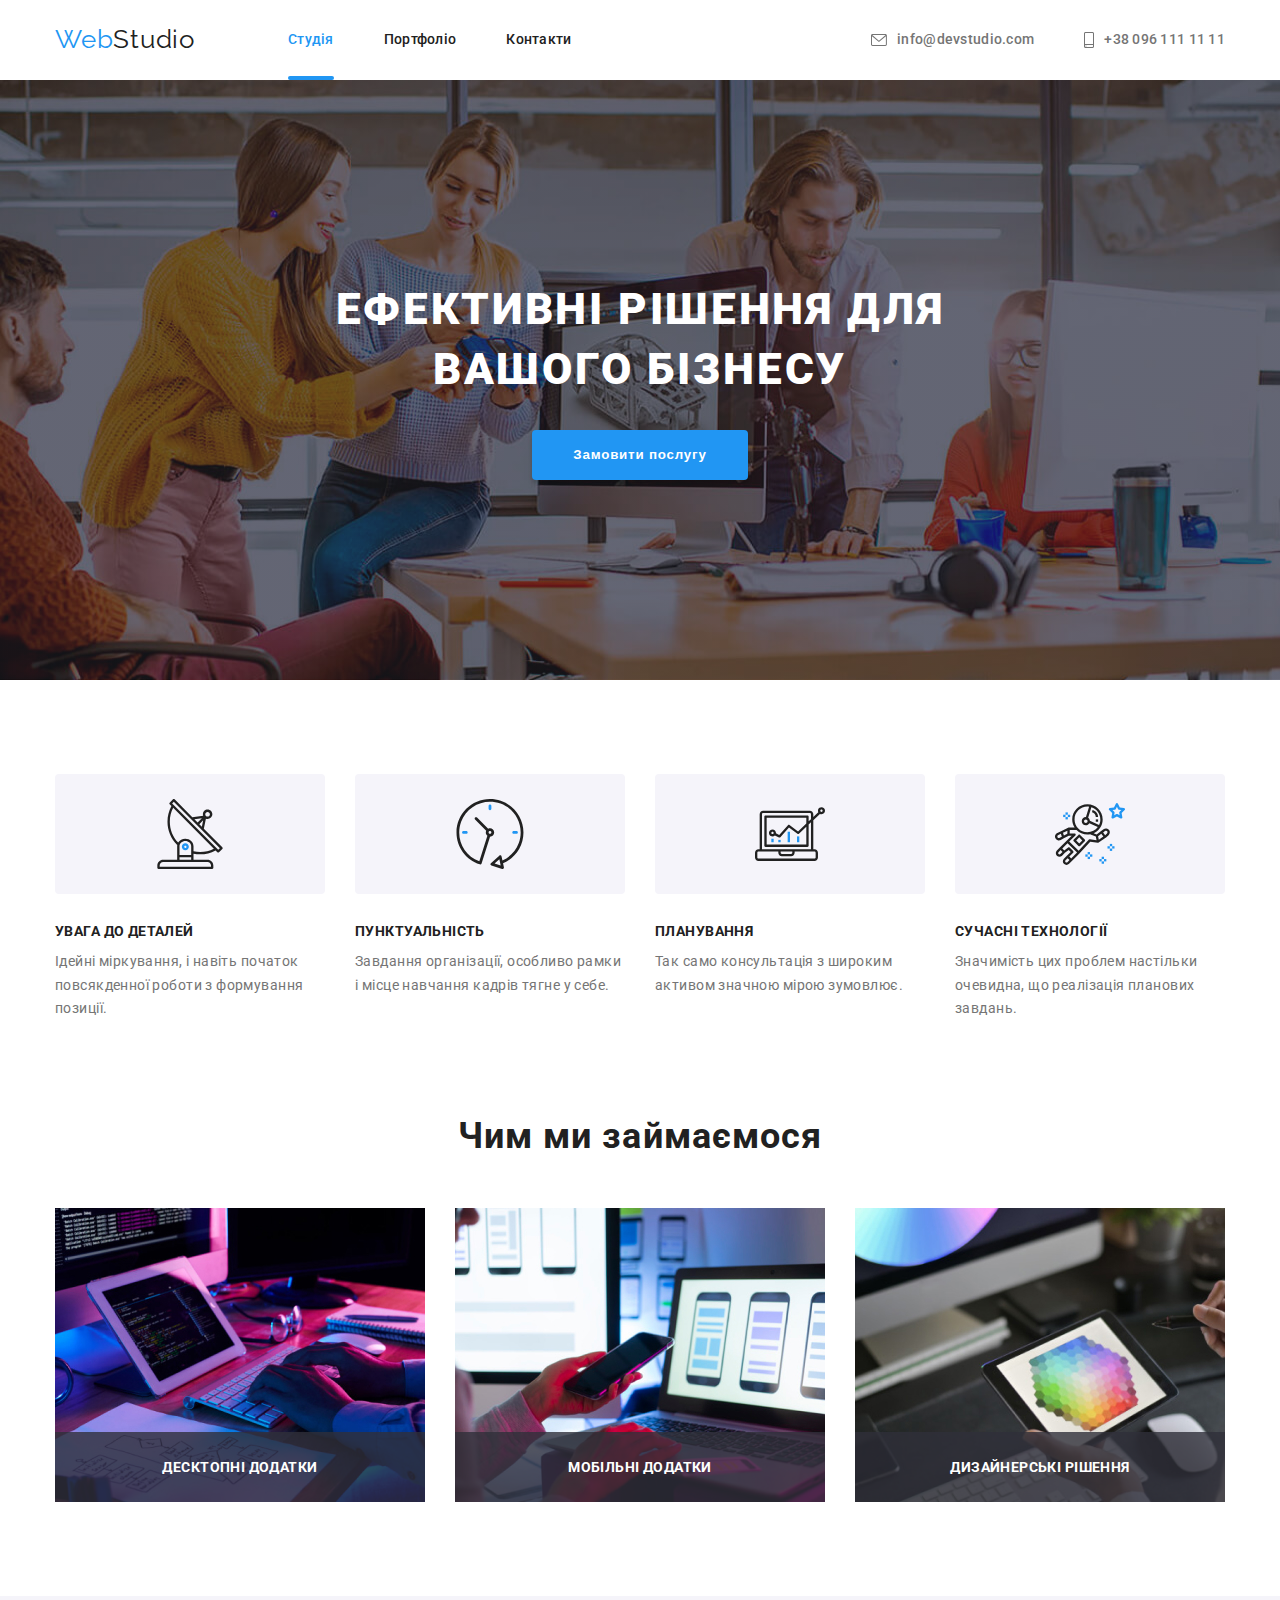
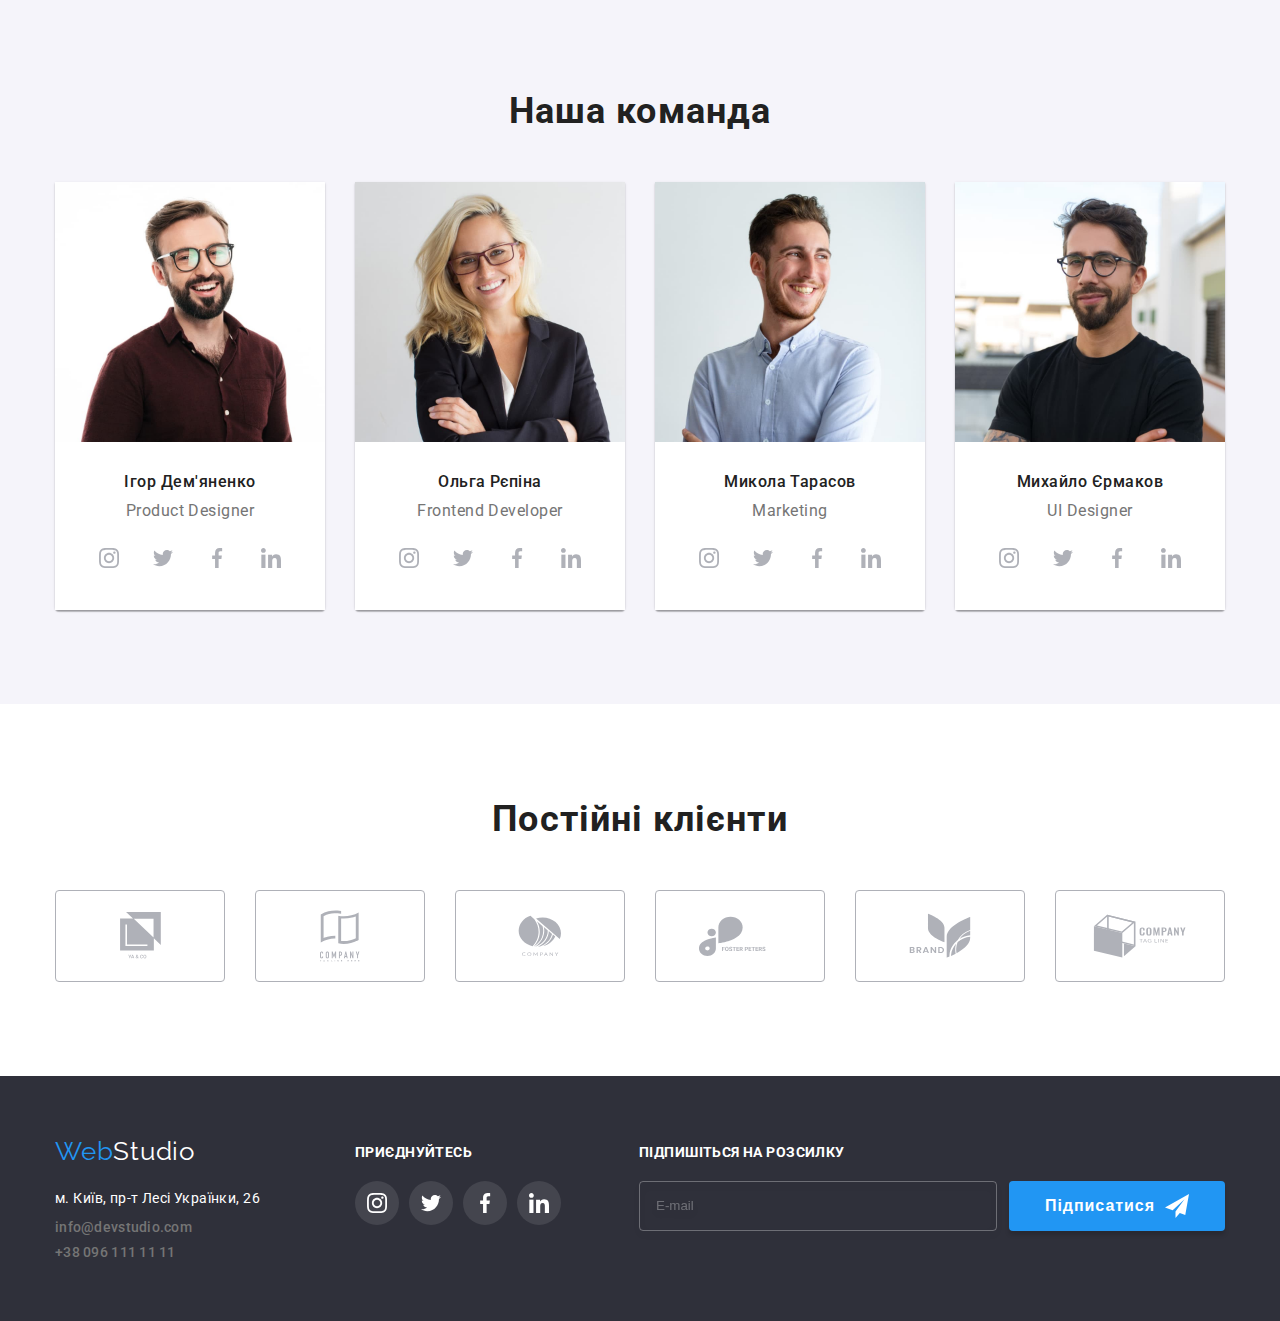
==== index.html @ 18e03387 "update index.html, portfolio.html, styles.css" ====
<!DOCTYPE html>
<html lang="uk">
<head>
    <meta charset="UTF-8">
    <meta http-equiv="X-UA-Compatible" content="IE=edge">
    <meta name="viewport" content="width=device-width, initial-scale=1.0">
    <title>Студія</title>
    <link rel="preconnect" href="https://fonts.googleapis.com">
    <link rel="preconnect" href="https://fonts.gstatic.com" crossorigin>
    <link href="https://fonts.googleapis.com/css2?family=Raleway:wght@700&family=Roboto:wght@400;500;700;900&display=swap"
    rel="stylesheet">
    <link rel="stylesheet" href="https://cdnjs.cloudflare.com/ajax/libs/modern-normalize/1.1.0/modern-normalize.min.css" integrity="sha512-wpPYUAdjBVSE4KJnH1VR1HeZfpl1ub8YT/NKx4PuQ5NmX2tKuGu6U/JRp5y+Y8XG2tV+wKQpNHVUX03MfMFn9Q==" crossorigin="anonymous" referrerpolicy="no-referrer" />
    <link rel="stylesheet" href="./css/styles.css">
</head>

<body class="page">
    <header class="page-header after">
        <div class="container">
            <div class="header-flex">
                <!-- WebStudio Logo —- include "img" (in case of logo) or text (in case of formatted text) into "a"
                    because normally users use it to return to a home page-->
                    <!-- tag nav is also for "logo" -->
                <nav>
                    <!-- Navigation -->
                    <a href="./index.html" class="logo">
                        <span class="logo-1-3">Web</span><span class="logo-2-3">Studio</span>
                    </a>
                    <ul class="list page-nav">
                        <li>
                            <a href="./index.html" class="current">
                                Студія
                            </a>
                        </li>
                        <li>
                            <a href="./portfolio.html">
                                Портфоліо
                            </a>
                        </li>
                        <li>
                            <a href="">
                                Контакти
                            </a>
                        </li>
                    </ul>
                </nav>
                <!-- Contacts List -->
                <ul class="list contact-nav contact-flex">
                    <li>
                        <a href="mailto:info@devstudio.com">
                            <svg class="icon-envelope">
                                <use href="./images/icons.svg#icon-envelope">
                                </use>
                            </svg>
                            info@devstudio.com
                        </a>
                    </li>
                    <li>
                        <a href="tel:+380961111111">
                            <svg class="icon-smartphone">
                                <use href="./images/icons.svg#icon-smartphone">
                                </use>
                            </svg>
                            +38 096 111 11 11
                        </a>
                    </li>
                </ul>
            </div>
        </div>
        
    </header>
    <!-- Unique Page Content -->
    <main>
    <!-- add section within block div because it is a separate section -->
        <section class="hero">
            <div class="container">
                <!-- if u c that a part of a string begins from a new string simply use "br" -->
                <h1 class="hero-title">Ефективні рішення для вашого бізнесу</h1>
                <button type="button" class="hero-button" data-modal-open>Замовити послугу</button>
            </div>
        </section>
        <!-- one block for the next two sections(?) -->
            <!-- use "section" when you see homogeneous content for semantics -->
        <section class="section pros">
            <div class="container">
                <!-- sometimes there can be no header in a section. adding a header to it (h2 below) improves semantics -->
                <h2 class="hide-heading">Наші переваги</h2>
                <!-- use "ul" if you see several similar elements repeating in a row -->
                <ul class="list pros-list">
                    <li>
                        <div class="icon-pros">
                            <svg>
                                <use href="./images/icons.svg#icon-antenna"></use>
                            </svg>
                        </div>
                        <h3 class="section-title">Увага до деталей</h3>
                        <p class="section-text">Ідейні міркування, і навіть початок повсякденної роботи з формування позиції.</p>
                    </li>
                    <li>
                        <div class="icon-pros">
                            <svg>
                                <use href="./images/icons.svg#icon-clock"></use>
                            </svg>
                        </div>
                        <h3 class="section-title">Пунктуальність</h3>
                        <p class="section-text">Завдання організації, особливо рамки і місце навчання кадрів тягне у себе.</p>
                    </li>
                    <li>
                        <div class="icon-pros">
                            <svg>
                                <use href="./images/icons.svg#icon-diagram"></use>
                            </svg>
                        </div>
                        <h3 class="section-title">Планування</h3>
                        <p class="section-text">Так само консультація з широким активом значною мірою зумовлює.</p>
                    </li>
                    <li>
                        <div class="icon-pros">
                            <svg>
                                <use href="./images/icons.svg#icon-astronaut"></use>
                            </svg>
                        </div>
                        <h3 class="section-title">Сучасні технології</h3>
                        <p class="section-text">Значимість цих проблем настільки очевидна, що реалізація планових завдань.</p>
                    </li>
                </ul>
            </div>
        </section>
        <!-- what we do section -->
        <section class="section what-we-do">
            <div class="container">
                <h2 class="section-title bigfont">Чим ми займаємося</h2>
                <!-- use "ul" if u see several similar elements repeating in a row -->
                <ul class="list activity-list">
                    <li>
                        <img src="images/box1.jpg" alt="What We Do Picture" width="370">
                        <div class="activity">
                            <p>
                                Десктопні додатки
                            </p>
                        </div>
                    </li>
                    <li>
                        <img src="images/box2.jpg" alt="What We Do Picture" width="370">
                        <div class="activity">
                            <p>
                                Мобільні додатки
                            </p>
                        </div>
                    </li>
                    <li>
                        <img src="images/box3.jpg" alt="What We Do Picture" width="370">
                        <div class="activity">
                            <p>
                                Дизайнерські рішення
                            </p>
                        </div>
                    </li>
                </ul>  
            </div>  
        </section>
            <!-- add "our team" section -->
        <section class="section team">
            <div class="container">
                <h2 class="section-title bigfont">Наша команда</h2>
                <!-- use "ul" if u see several similar elements repeating in a row -->
                <ul class="list team-list">
                    <li class="card">
                        <img src="images/ihor.jpg" alt="Photo of Ihor D." width="270">
                        <div class="card-label">
                            <h3 class="team-member">Ігор Дем'яненко</h3>
                            <p class="work-position">Product Designer</p>
                            <ul class="list employee-socials">
                                <li>
                                    <a href="" class="employee-social-bg" aria-label="instagram">
                                        <svg class="icon" width="20px" height="20px">
                                            <use href="./images/icons.svg#icon-instagram"></use>
                                        </svg>
                                    </a>
                                </li>
                                <li>
                                    <a href="" class="employee-social-bg" aria-label="twitter">
                                        <svg class="icon" width="20px" height="20px">
                                            <use href="./images/icons.svg#icon-twitter"></use>
                                        </svg>
                                    </a>
                                </li>
                                <li>
                                    <a href="" class="employee-social-bg" aria-label="facebook">
                                        <svg class="icon" width="20px" height="20px">
                                            <use href="./images/icons.svg#icon-facebook"></use>
                                        </svg>
                                    </a>
                                </li>
                                <li>
                                    <a href="" class="employee-social-bg" aria-label="linkedin">
                                        <svg class="icon" width="20px" height="20px">
                                            <use href="./images/icons.svg#icon-linkedin"></use>
                                        </svg>
                                    </a>
                                </li>
                            </ul>
                        </div>
                    </li>
                    <li class="card">
                        <img src="images/olha.jpg" alt="Photo of Olha R." width="270">
                        <div class="card-label">
                            <h3 class="team-member">Ольга Рєпіна</h3>
                            <p class="work-position">Frontend Developer</p>
                            <ul class="list employee-socials">
                                <li>
                                    <a href="" class="employee-social-bg">
                                        <svg class="icon" width="20px" height="20px">
                                            <use href="./images/icons.svg#icon-instagram"></use>
                                        </svg>
                                    </a>
                                </li>
                                <li>
                                    <a href="" class="employee-social-bg">
                                        <svg class="icon" width="20px" height="20px">
                                            <use href="./images/icons.svg#icon-twitter"></use>
                                        </svg>
                                    </a>
                                </li>
                                <li>
                                    <a href="" class="employee-social-bg">
                                        <svg class="icon" width="20px" height="20px">
                                            <use href="./images/icons.svg#icon-facebook"></use>
                                        </svg>
                                    </a>
                                </li>
                                <li>
                                    <a href="" class="employee-social-bg">
                                        <svg class="icon" width="20px" height="20px">
                                            <use href="./images/icons.svg#icon-linkedin"></use>
                                        </svg>
                                    </a>
                                </li>
                            </ul>
                        </div>
                    </li>
                    <li class="card">
                        <img src="images/mykola.jpg" alt="Photo of Mykola T." width="270">
                        <div class="card-label">
                            <h3 class="team-member">Микола Тарасов</h3>
                            <p class="work-position">Marketing</p>
                            <ul class="list employee-socials">
                                <li>
                                    <a href="" class="employee-social-bg">
                                        <svg class="icon" width="20px" height="20px">
                                            <use href="./images/icons.svg#icon-instagram"></use>
                                        </svg>
                                    </a>
                                </li>
                                <li>
                                    <a href="" class="employee-social-bg">
                                        <svg class="icon" width="20px" height="20px">
                                            <use href="./images/icons.svg#icon-twitter"></use>
                                        </svg>
                                    </a>
                                </li>
                                <li>
                                    <a href="" class="employee-social-bg">
                                        <svg class="icon" width="20px" height="20px">
                                            <use href="./images/icons.svg#icon-facebook"></use>
                                        </svg>
                                    </a>
                                </li>
                                <li>
                                    <a href="" class="employee-social-bg">
                                        <svg class="icon" width="20px" height="20px">
                                            <use href="./images/icons.svg#icon-linkedin"></use>
                                        </svg>
                                    </a>
                                </li>
                            </ul>
                        </div>
                    </li>
                    <li class="card">
                        <img src="images/mykhailo.jpg" alt="Photo of Mykhailo Y." width="270">
                        <div class="card-label">
                            <h3 class="team-member">Михайло Єрмаков</h3>
                            <p class="work-position">UI Designer</p>
                            <ul class="list employee-socials">
                                <li>
                                    <a href="" class="employee-social-bg">
                                        <svg class="icon" width="20px" height="20px">
                                            <use href="./images/icons.svg#icon-instagram"></use>
                                        </svg>
                                    </a>
                                </li>
                                <li>
                                    <a href="" class="employee-social-bg">
                                        <svg class="icon" width="20px" height="20px">
                                            <use href="./images/icons.svg#icon-twitter"></use>
                                        </svg>
                                    </a>
                                </li>
                                <li>
                                    <a href="" class="employee-social-bg">
                                        <svg class="icon" width="20px" height="20px">
                                            <use href="./images/icons.svg#icon-facebook"></use>
                                        </svg>
                                    </a>
                                </li>
                                <li>
                                    <a href="" class="employee-social-bg">
                                        <svg class="icon" width="20px" height="20px">
                                            <use href="./images/icons.svg#icon-linkedin"></use>
                                        </svg>
                                    </a>
                                </li>
                            </ul>
                        </div>
                    </li>
                </ul>
            </div>
        </section>
        <!-- customers section -->
        <section class="section customers">
            <div class="container">
                <h2 class="section-title bigfont">Постійні клієнти</h2>
                <ul class="list customers">
                    <li>
                        <a href="">
                            <div class="card-customer">
                                <svg width="41px" height="46.7px">
                                    <use href="./images/icons.svg#icon-company1"></use>
                                </svg>
                            </div>
                        </a>
                    </li>
                    <li>
                        <a href="">
                            <div class="card-customer">
                                <svg width="40px" height="52px">
                                    <use href="./images/icons.svg#icon-company2"></use>
                                </svg>
                            </div>
                        </a>
                    </li>
                    <li>
                        <a href="">
                            <div class="card-customer">
                                <svg width="43.46px" height="41.18px">
                                    <use href="./images/icons.svg#icon-company3"></use>
                                </svg>
                            </div>
                        </a>
                    </li>
                    <li>
                        <a href="">
                            <div class="card-customer">
                                <svg width="84.44px" height="40.62px">
                                    <use href="./images/icons.svg#icon-company4"></use>
                                </svg>
                            </div>
                        </a>
                    </li>
                    <li>
                        <a href="">
                            <div class="card-customer">
                                <svg width="62.54px" height="45.43px">
                                    <use href="./images/icons.svg#icon-company5"></use>
                                </svg>
                            </div>
                        </a>
                    </li>
                    <li>
                        <a href="">
                            <div class="card-customer">
                                <svg width="93.79px" height="43.93px">
                                    <use href="./images/icons.svg#icon-company6"></use>
                                </svg>
                            </div>
                        </a>
                    </li>
                </ul>
            </div>
        </section>
    </main>
    <footer class="page-footer">
        <div class="container footer-padding">
            <div class="footer-contacts">
                <a href="./index.html" class="footer-logo">
                    <span class="logo-1-3">Web</span><span class="logo-3-3">Studio</span>
                </a>
                <address class="address">
                    <p class="entry">м. Київ, пр-т Лесі Українки, 26</p>
                    <ul class="list contact-nav">
                        <li><a href="mailto:info@devstudio.com" class="contact">info@devstudio.com</a></li>
                        <li><a href="tel:+380961111111" class="contact">+38 096 111 11 11</a></li>
                    </ul>
                </address>
            </div>
            <div class="footer-social">
                <h3 class="social-header">Приєднуйтесь</h3>
                <ul class="list socials">
                    <li>
                        <a class="social-bg" href="" aria-label="instagram">
                            <svg width="20px" height="20px">
                                <use href="./images/icons.svg#icon-instagram"></use>
                            </svg>
                        </a>
                    </li>
                    <li>
                        <a class="social-bg" href="" aria-label="twitter">
                            <svg width="20px" height="20px">
                                <use href="./images/icons.svg#icon-twitter"></use>
                            </svg>
                        </a>
                    </li>
                    <li>
                        <a class="social-bg" href="" aria-label="facebook">
                            <svg width="20px" height="20px">
                                <use href="./images/icons.svg#icon-facebook"></use>
                            </svg>
                        </a>
                    </li>
                    <li>
                        <a class="social-bg" href="" aria-label="linkedin">
                            <svg width="20px" height="20px">
                                <use href="./images/icons.svg#icon-linkedin"></use>
                            </svg>
                        </a>
                    </li>
                </ul>
            </div>
            <div class="footer-subscribe">
                <form name="subscription-form" autocomplete="on" novalidate>
                    <label for="" class="subscribe-header">
                        Підпишіться на розсилку
                        <div class="input-btn-row">
                            <input class="input-size" type="email" name="email" placeholder="E-mail">
                            <button type="submit" class="hero-button subscribe-button">
                                <span class="subscr-btn-caption">Підписатися</span>
                                <svg width="24px" height="24px">
                                    <use href="./images/icons.svg#icon-send"></use>
                                </svg>
                            </button>
                        </div>
                    </label>
                </form>
            </div>
        </div>
    </footer>
    <div class="backdrop is-hidden" data-modal>
        <div class="modal">
            <button data-modal-close>
                <svg width="11px" height="11px">
                    <use href="./images/icons.svg#icon-close"></use>
                </svg>
            </button>
        </div>
    </div>
    <script src="./js/modal.js"></script>
</body>
</html>
---- css/styles.css ----
/* main text color: #212121 */
/* secondary text color: #757575 */
/* white text color: #FFFFFF */
/* white page bg color: #FFFFFF */
/* secondary page bg color: #F5F4FA */
/* accent color: #2196F3 */
/* dark hero bg and footer bg color: #2F303A */
/* off white color: #F5F4FA */

/* page main color custom css variables */
:root {
    --main-text-color: #212121;
    --secondary-text-color: #757575;
    --accent-color: #2196F3;
    --off-white-color: #F5F4FA;
    --white-text-color: #FFFFFF;
    --dark-background-color: #2F303A;
    --hero-bg-color: #C4C4C4;
    --cubic-bezier: cubic-bezier(0.4, 0, 0.2, 1);
}

p,
h1,
h2,
h3,
h4,
h5,
h6 {
    margin: 0;
}
/*--------------------COMMON PAGE STYLE--------------------*/
.page {
    margin: 0;
    background-color: #FFFFFF;
    color: var(--secondary-text-color);
    font-family: 'Roboto', sans-serif;
}

html {
    box-sizing: border-box;
}

*,
*::before,
*::after {
    box-sizing: inherit;
}

.container {
    width: 1200px;
    padding-left: 15px;
    padding-right: 15px;
    margin-left: auto;
    margin-right: auto;
}

.page-header {
    border-bottom: 1px solid #ececec;
}

.page-header.after {
    border-bottom: 0px;
}

.header-flex {
    display: flex;
    align-items: center;
    height: 80px;
}

nav {
    display: flex;
    margin-right: auto;
    align-items: center;
}

nav a {
    display: block;
}

/*--------------------LOGO STYLE--------------------*/
.logo-1-3 {
    color: var(--accent-color);
}

.logo-2-3 {
    color: var(--main-text-color);
}

.logo-3-3 {
    color: var(--white-text-color);
}

.logo {
    display: block;

    margin-right: 93px;
}

.logo,
.logo-1-3,
.logo-2-3,
.logo-3-3 {
    text-decoration: none;
    font-family: 'Raleway', sans-serif;
    font-size: 26px;
    line-height: 1.2;
    letter-spacing: 0.03em;
}

/*--------------------REMOVE DOTS FROM LIST AND SETTINGS RESET--------------------*/
.list {
    list-style: none;
    margin-top: 0;
    margin-bottom: 0;
    padding-left: 0;
}

/*--------------------PROS SECTION--------------------*/

.section.pros {
    padding-bottom: 0;
}

.pros-list {
    display: flex;
}

.pros-list h3,
.pros-list p {
    display: block;
    width: 270px;
}

.pros-list li:not(:last-child) {
    margin-right: 30px;
}

.icon-pros {
    display: flex;
    align-items: center;
    justify-content: center;

    width: 270px;
    height: 120px;
    margin-bottom: 30px;

    border-radius: 4px;
    background-color: var(--off-white-color);
}

.icon-pros svg {
    width: 70px;
    height: 70px;
}

/*--------------------WHAT WE DO SECTION--------------------*/

.activity-list {
    display: flex;
    justify-content: space-between;
}

.activity-list img {
    display: block;
    max-width: 100%;
    height: auto;
}

.activity-list li {
    position: relative;
}

.activity {
    display: flex;
    align-items: center;
    justify-content: center;
    position: absolute;
    bottom: 0;
    left: 0;
    height: 70px;
    width: 100%;

    background: rgba(47, 48, 58, 0.8);
}

.activity p {
    font-weight: 700;
    font-size: 14px;
    text-align: center;
    letter-spacing: 0.03em;
    text-transform: uppercase;

    color: var(--white-text-color);
}

/*--------------------OUR TEAM--------------------*/

.team-list {
    display: flex;
    justify-content: space-between;
}

.team-list .card {
    box-shadow: 0px 1px 3px rgba(0, 0, 0, 0.12), 0px 1px 1px rgba(0, 0, 0, 0.14), 0px 2px 1px rgba(0, 0, 0, 0.2);
    border-radius: 0px 0px 4px 4px;
}

.card img {
    display: block;
    max-width: 100%;
    height: auto;
}

.card-label {
    padding-top: 30px;
    padding-bottom: 30px;

    background: var(--white-text-color);
}

.card-label h3 {
    display: block;
    margin-bottom: 10px;
    text-align: center;
}

.card-label p {
    text-align: center;
}

.employee-socials {
    display: flex;
    justify-content: space-between;
    margin-left: 32px;
    margin-right: 32px;
    margin-top: 16px;
}

.employee-social-bg {

    display: flex;
    align-items: center;
    justify-content: center;

    border-radius: 50%;
    background-color: inherit;
    color: #afb1b8;

    height: 44px;
    width: 44px;

    transition: background-color 250ms var(--cubic-bezier),
                color 250ms var(--cubic-bezier);

}

.icon {
    --color3: currentColor;
}

.employee-social-bg:hover,
.employee-social-bg:focus {
    background-color: var(--accent-color);
    color: var(--white-text-color)
}


/*--------------------PORTFOLIO FILTER--------------------*/

.filter-list {
    display: flex;
    justify-content: center;
    margin-bottom: 50px;
}

.filter-list li:not(:last-child) {
    margin-right: 8px;
}

/*--------------------PORTFOLIO--------------------*/

.works-list {
    display: flex;
    flex-wrap: wrap;
}

.works-list .work {
    margin-right: 30px;
    margin-bottom: 30px;
    
    background: #FFFFFF;
    box-shadow: 0px 1px 1px rgba(0, 0, 0, 0.12), 0px 4px 4px rgba(0, 0, 0, 0.06), 1px 4px 6px rgba(0, 0, 0, 0.16);
}

.works-list img {
    margin-bottom: -4px;
}

.card-border {
    padding-top: 24px;
    padding-left: 24px;
    padding-right: 24px;
    padding-bottom: 20px;
    border-left: 1px solid #EEEEEE;
    border-right: 1px solid #EEEEEE;
    border-bottom: 1px solid #EEEEEE;
}

.work a {
    text-decoration: none;
}

.work h2 {
    color: var(--main-text-color);
    font-weight: 700;
    font-size: 18px;
    line-height: 2;
    letter-spacing: 0.06em;
}

.work .work-type {
    color: var(--secondary-text-color);
    font-weight: 400;
    font-size: 16px;
    line-height: 1.88;
    letter-spacing: 0.03em;
}

.works-list .work:nth-child(3n) {
    margin-right: 0;
}

.works-list .work:nth-last-child(-n + 3) {
    margin-bottom: 0px;
}

.work-thumb {
    position: relative;
    overflow: hidden;
}

.work-dscr {

    position: absolute;
    top: 0;
    left: 0;
    height: 100%;
    width: 100%;

    padding: 63px 24px;

    background: rgba(33, 150, 243, 0.9);
    color: #FFFFFF;

    font-weight: 400;
    font-size: 18px;
    line-height: 1.56;
    letter-spacing: 0.03em;

    transform: translateY(100%);
    transition: transform 250ms var(--cubic-bezier);

}

.work:hover .work-dscr,
.work:focus .work-dscr {
    transform: translateY(0);
}

/*--------------------HIDE LOGICAL HEADER--------------------*/

.hide-heading {
    display: none;
}

/*--------------------PAGE NAV--------------------*/
.page-nav {
    display: flex;
}

.page-nav li:not(:last-child) {
    margin-right: 50px;
}
                        /* sequence for styles description: geometry -> colors&fonts -> animation & etc. */
.page-nav a {
    /* link is an inline element, so padding doesn't work.
    to make it work make display: block (for block element)
    or display: inline-block for inline-block element */
    display: block;
    padding-top: 32px;
    padding-bottom: 32px;

    color: var(--main-text-color);
    text-decoration: none;
    font-weight: 500;
    font-size: 14px;
    line-height: 1.14;
    letter-spacing: 0.02em;

    transition: color 250ms var(--cubic-bezier);
}

.contact-flex {
    display: flex;
    align-items: center;
}

.contact-flex li:not(:last-child) {
    margin-right: 50px;
}

.contact-flex a {
    display: block;
    padding-top: 32px;
    padding-bottom: 32px;
}

.contact-nav a {
    display: flex;
    align-items: center;
    color: var(--secondary-text-color);
    text-decoration: none;
    font-weight: 500;
    font-size: 14px;
    line-height: 1.14;
    letter-spacing: 0.02em;

    transition: color 250ms var(--cubic-bezier);
}

.contact-nav li {
    margin: 0;
}

.page-nav a:hover,
.contact-nav a:hover,
.page-nav a:focus,
.contact-nav a:focus {
    color: var(--accent-color);
}

.page-nav a.current {
    position: relative;
    color: var(--accent-color);
}

.current::after {
    content: '';
    position: absolute;
    bottom: 0;
    left: 0;
    
    height: 4px;
    width: 100%;

    background: #2196F3;
    border-radius: 2px;
}

.icon-envelope {
    display: block;
    margin-right: 10px;

    width: 16px;
    height: 12px;
    --color4: currentColor;
}

.icon-smartphone {
    display: block;
    margin-right: 10px;
    
    width: 10px;
    height: 16px;
    --color4: currentColor;
}

/*--------------------HERO--------------------*/

.hero {
    /* put text-align: center; into parent and all descendants will inherit centrical alignment */
    
    padding-top: 200px;
    padding-bottom: 200px;
    max-width: 1600px;
    margin-left: auto;
    margin-right: auto;

    text-align: center;

    background-color: var(--hero-bg-color);

    background-image: linear-gradient(
        to right,
        rgba(47, 48, 58, 0.4),
        rgba(47, 48, 58, 0.4)
        ),
        url(../images/hero-bg.jpg);

    background-repeat: no-repeat;
    background-position: center;
    background-size: cover;
}

.container-fluid {
    
}

.hero .hero-title {

    width: 696px;
    margin-left: auto;
    margin-right: auto;
    margin-bottom: 30px;

    font-weight: 900;
    font-size: 44px;
    line-height: 1.36;
    letter-spacing: 0.06em;
    text-transform: uppercase;

    color: var(--white-text-color);
}

.hero-button {
    color: var(--white-text-color);
    font-weight: 700;
    line-height: 1.88;
    letter-spacing: 0.06em;
    
    background-color: var(--accent-color);

    min-width: 216px;
    min-height: 50px;

    box-shadow: 0px 4px 4px rgba(0, 0, 0, 0.15);
    border-radius: 4px;
    border: 0;
}

.hero-button:hover {
    cursor: pointer;
}

/* section title formatting */

.section {
    padding-top: 94px;
    padding-bottom: 94px;
}

.section.team {
    background-color: var(--off-white-color);
}

.section-title {
    margin-top:0;
    margin-bottom: 10px;

    color: var(--main-text-color);
    font-weight: 700;
    font-size: 14px;
    line-height: 1.14;
    letter-spacing: 0.03em;
    text-transform: uppercase;
}

.section-text {
    font-weight: 400;
    font-size: 14px;
    line-height: 1.71;
    letter-spacing: 0.03em;
}

.section-title.bigfont {
    padding-top: 0;
    margin-bottom: 50px;

    font-size: 36px;
    line-height: 1.17;
    text-align: center;
    text-transform: unset;
}

/* our team */

.team-member {
    color: var(--main-text-color);
    font-weight: 500;
    font-size: 16px;
    line-height: 1.19;
    letter-spacing: 0.03em;
}

.work-position {
    font-weight: 400;
    font-size: 16px;
    line-height: 1.19;
    letter-spacing: 0.03em;
}

/* buttons */

.button {
    background: #F5F4FA;
    border-radius: 4px;
    border: 0px;
    padding: 6px 22px;

    color: var(--main-text-color);
    background-color: var(--off-white-color);

    font-family: inherit;
    font-weight: 500;
    font-size: 16px;
    line-height: 1.62;
    letter-spacing: 0.03em;

    cursor: pointer;
    
    transition: color 250ms var(--cubic-bezier),
                background-color 250ms var(--cubic-bezier),
                box-shadow 250ms var(--cubic-bezier);
}
.button:hover,
.button:focus {
    color: var(--white-text-color);
    background-color: var(--accent-color);

    box-shadow: 0px 3px 1px rgba(0, 0, 0, 0.1),
                0px 1px 2px rgba(0, 0, 0, 0.08),
                0px 2px 2px rgba(0, 0, 0, 0.12);
}

/* our customers list */

.customers {
    display: flex;
    justify-content: space-between;
}

.customers a {
    color: #AFB1B8;
    transition: color 250ms var(--cubic-bezier);
}

.customers a:hover,
.customers a:focus {
    color: var(--accent-color)
}

.card-customer {
    display: flex;
    align-items: center;
    justify-content: center;

    width: 170px;
    height: 92px;

    border: 1px solid #AFB1B8;
    border-radius: 4px;
    background-color: var(--white-text-color);
    
    transition: border-color 250ms var(--cubic-bezier);
}

.card-customer:hover,
.card-customer:focus {
    border-color: var(--accent-color);
}

.card-customer svg {
    --color3: currentColor;
}

/*--------------------FOOTER--------------------*/
.page-footer {
    background-color: var(--dark-background-color);
}

.footer-padding {

    display: flex;
    padding-top: 60px;
    padding-bottom: 60px;
}

.footer-logo {
    display: block;
    text-decoration: none;
    margin-bottom: 20px;
    width: 145px;
}

.address p {
    display: block;
    margin-bottom: 9px;
}

.address li:not(:last-child) {
    display: block;
    margin-bottom: 9px;
}


.entry {
    color: var(--white-text-color);
    font-style: normal;
    font-weight: 400;
    font-size: 14px;
    line-height: 1.71;
    letter-spacing: 0.03em;
}

.contact {
    color: rgba(255, 255, 255, 0.6);
    font-style: normal;
    text-decoration: none;
    font-weight: 400;
    font-size: 14px;
    line-height: 1.71;
    letter-spacing: 0.03em;
}

.social-header {
    margin-bottom: 20px;

    font-weight: 700;
    font-size: 14px;
    line-height: 1.14;
    letter-spacing: 0.03em;
    text-transform: uppercase;

    color: var(--white-text-color);
}

.socials {
    display: flex;
    justify-content: space-between;

    width: 206px;
}

.social-bg {

    border-radius: 50%;
    background-color: rgba(255, 255, 255, 0.1);
    color: var(--white-text-color);

    display: flex;
    align-items: center;
    justify-content: center;

    height: 44px;
    width: 44px;
    
    transition: background-color 250ms var(--cubic-bezier);
}

.social-bg:hover,
.social-bg:focus {
    background-color: var(--accent-color);
}

.footer-contacts {
    margin-right: 95px;
}

.footer-social {
    margin-right: auto;
    padding-top: 9px;
}

label {
    display: flex;
    flex-direction: column;

    padding-top: 9px;
}

.subscribe-header {
    font-weight: 700;
    font-size: 14px;
    line-height: 1.14;
    letter-spacing: 0.03em;
    text-transform: uppercase;

    color: var(--white-text-color);
}

.input-btn-row {
    display: flex;
    margin-top: 20px;
}

.input-size {
    width: 358px;
    margin-right: 12px;

    border: 1px solid rgba(255, 255, 255, 0.3);
    filter: drop-shadow(0px 4px 4px rgba(0, 0, 0, 0.15));
    border-radius: 4px;

    background-color: transparent;

    color: rgba(255, 255, 255, 0.6);
    padding-left: 16px;
}

::placeholder {
    color: rgba(255, 255, 255, 0.3);
  }

  .subscribe-button {

    display: flex;
    align-items: center;
    justify-content: center;

    font-size: 16px;
  }

  .subscr-btn-caption {
    margin-right: 10px;
  }

/*--------------------MODAL--------------------*/

.backdrop {
    position: fixed;
    top: 0;
    left: 0;
    width: 100%;
    height: 100%;

    background-color: rgba(0, 0, 0, 0.2);

    opacity: 1;
    transition: opacity 250ms var(--cubic-bezier);
}

.backdrop.is-hidden {

    visibility: 0;
    opacity: 0;
    pointer-events: none;

}

.modal {
    position: absolute;
    height: 581px;
    width: 528px;
    top: 50%;
    left: 50%;

    box-shadow: 0px 1px 3px rgba(0, 0, 0, 0.12),
                0px 1px 1px rgba(0, 0, 0, 0.14),
                0px 2px 1px rgba(0, 0, 0, 0.2);
    border-radius: 4px;

    background-color: var(--white-text-color);

    animation: animate-scale 3000ms;
    
    transform: translate(-50%, -50%) scale(1);
    transition: transform 250ms var(--cubic-bezier);
}

.backdrop.is-hidden .modal {

    transform: translate(-50%, -50%) scale(0.7);
}

.modal button {
    display: flex;
    align-items: center;
    justify-content: center;

    position: absolute;
    top: 8px;
    right: 8px;

    padding: 0;
    height: 30px;
    width: 30px;

    cursor: pointer;

    border-radius: 50%;
    background-color: rgba(255, 255, 255, 0.1);
    border: 1px solid rgba(0, 0, 0, 0.1);
}
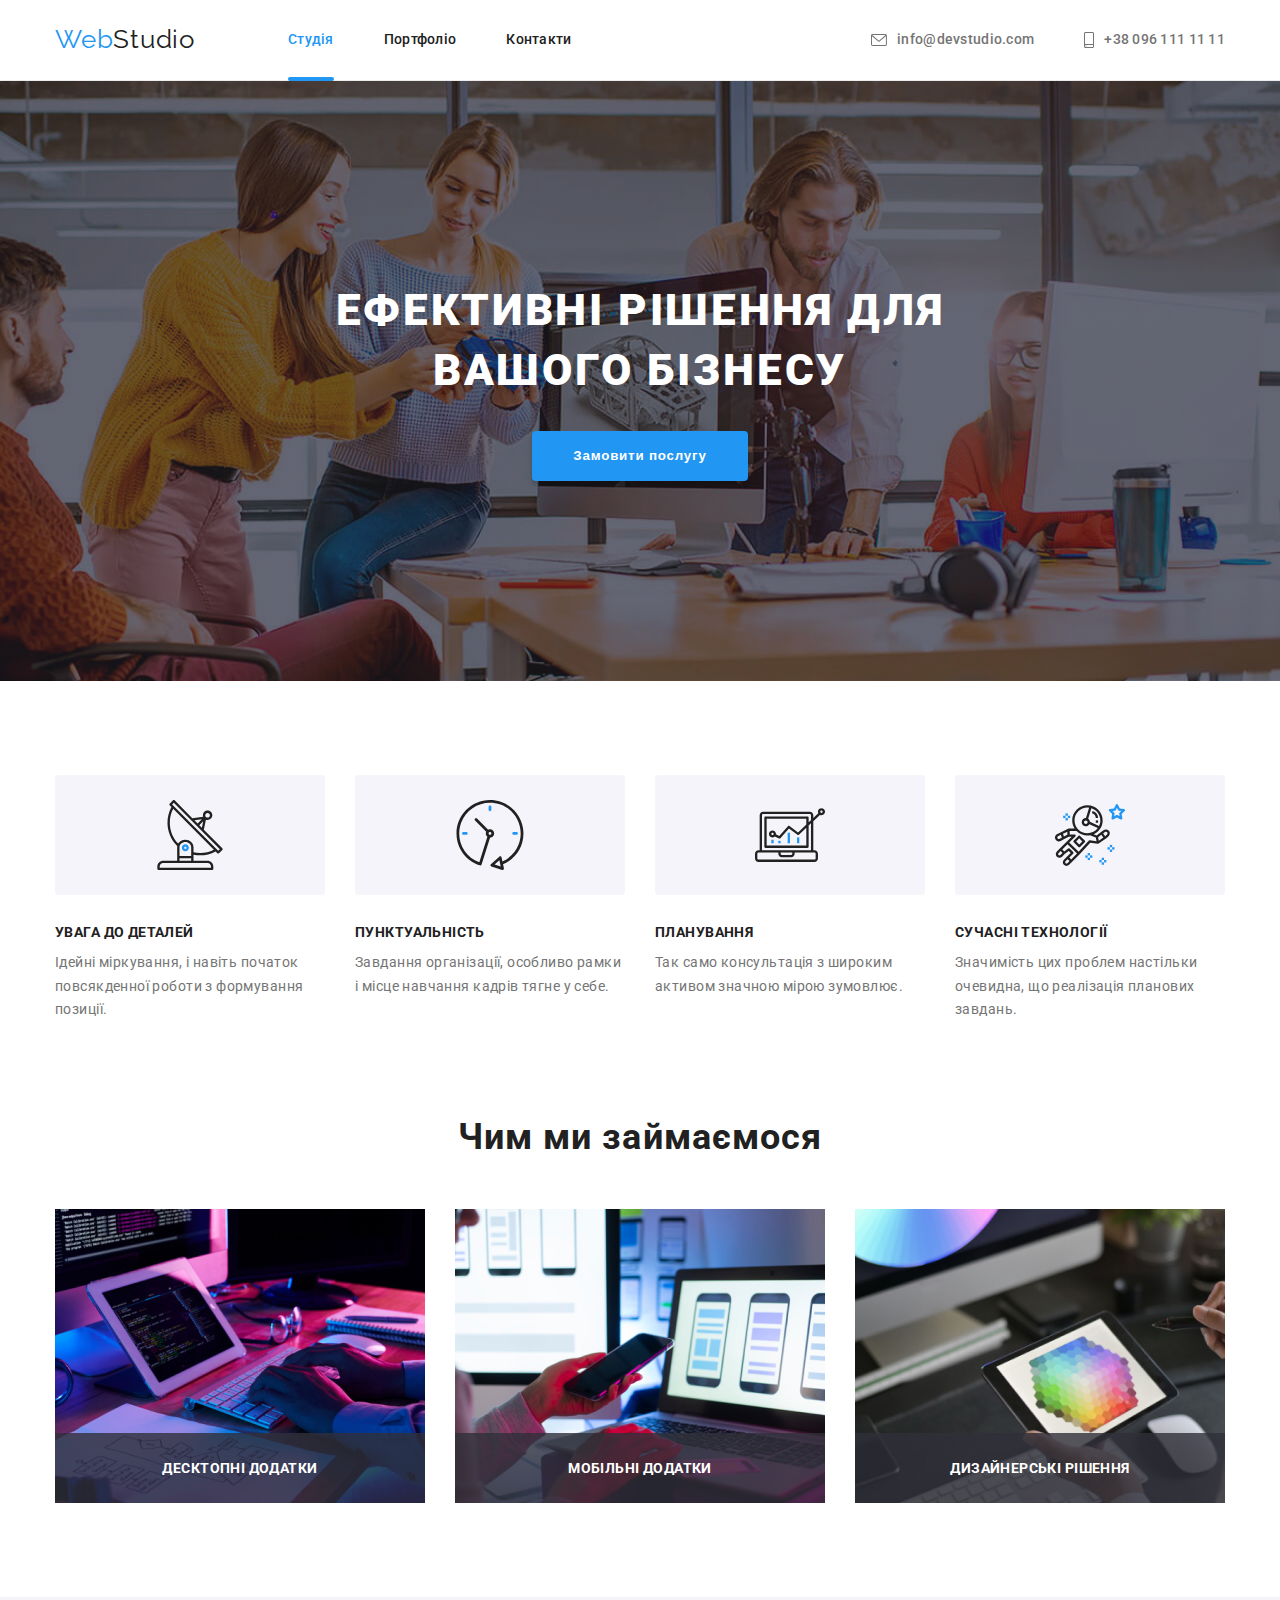
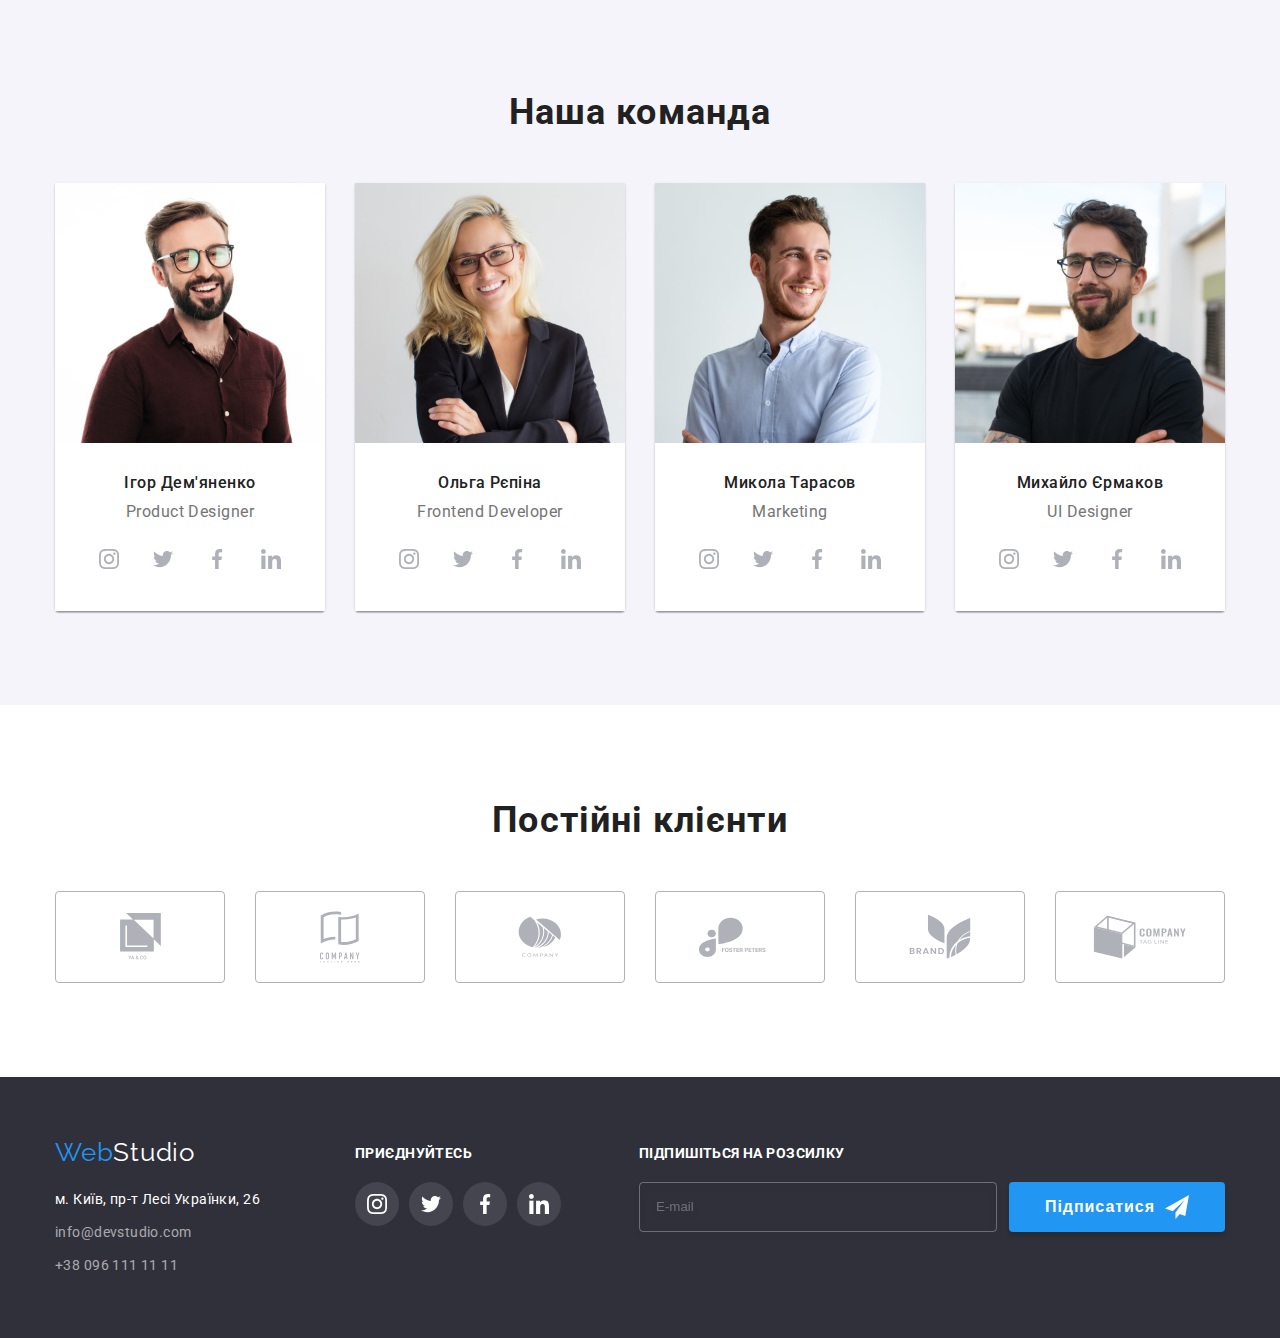
==== commit b4226a31: "update styles.css, portfolio.html, index.html" ====
--- a/index.html
+++ b/index.html
@@ -321,57 +321,45 @@
                 <h2 class="section-title bigfont">Постійні клієнти</h2>
                 <ul class="list customers">
                     <li>
-                        <a href="">
-                            <div class="card-customer">
-                                <svg width="41px" height="46.7px">
-                                    <use href="./images/icons.svg#icon-company1"></use>
-                                </svg>
-                            </div>
-                        </a>
-                    </li>
-                    <li>
-                        <a href="">
-                            <div class="card-customer">
-                                <svg width="40px" height="52px">
-                                    <use href="./images/icons.svg#icon-company2"></use>
-                                </svg>
-                            </div>
-                        </a>
-                    </li>
-                    <li>
-                        <a href="">
-                            <div class="card-customer">
-                                <svg width="43.46px" height="41.18px">
-                                    <use href="./images/icons.svg#icon-company3"></use>
-                                </svg>
-                            </div>
-                        </a>
-                    </li>
-                    <li>
-                        <a href="">
-                            <div class="card-customer">
-                                <svg width="84.44px" height="40.62px">
-                                    <use href="./images/icons.svg#icon-company4"></use>
-                                </svg>
-                            </div>
-                        </a>
-                    </li>
-                    <li>
-                        <a href="">
-                            <div class="card-customer">
-                                <svg width="62.54px" height="45.43px">
-                                    <use href="./images/icons.svg#icon-company5"></use>
-                                </svg>
-                            </div>
-                        </a>
-                    </li>
-                    <li>
-                        <a href="">
-                            <div class="card-customer">
-                                <svg width="93.79px" height="43.93px">
-                                    <use href="./images/icons.svg#icon-company6"></use>
-                                </svg>
-                            </div>
+                        <a class="card-customer" href="">
+                            <svg width="41px" height="46.7px">
+                                <use href="./images/icons.svg#icon-company1"></use>
+                            </svg>
+                        </a>
+                    </li>
+                    <li>
+                        <a class="card-customer" href="">
+                            <svg width="40px" height="52px">
+                                <use href="./images/icons.svg#icon-company2"></use>
+                            </svg>
+                        </a>
+                    </li>
+                    <li>
+                        <a class="card-customer" href="">
+                            <svg width="43.46px" height="41.18px">
+                                <use href="./images/icons.svg#icon-company3"></use>
+                            </svg>
+                        </a>
+                    </li>
+                    <li>
+                        <a class="card-customer" href="">
+                            <svg width="84.44px" height="40.62px">
+                                <use href="./images/icons.svg#icon-company4"></use>
+                            </svg>
+                        </a>
+                    </li>
+                    <li>
+                        <a class="card-customer" href="">
+                            <svg width="62.54px" height="45.43px">
+                                <use href="./images/icons.svg#icon-company5"></use>
+                            </svg>
+                        </a>
+                    </li>
+                    <li>
+                        <a class="card-customer" href="">
+                            <svg width="93.79px" height="43.93px">
+                                <use href="./images/icons.svg#icon-company6"></use>
+                            </svg>
                         </a>
                     </li>
                 </ul>
@@ -387,8 +375,8 @@
                 <address class="address">
                     <p class="entry">м. Київ, пр-т Лесі Українки, 26</p>
                     <ul class="list contact-nav">
-                        <li><a href="mailto:info@devstudio.com" class="contact">info@devstudio.com</a></li>
-                        <li><a href="tel:+380961111111" class="contact">+38 096 111 11 11</a></li>
+                        <li><a class="footer-contact" href="mailto:info@devstudio.com">info@devstudio.com</a></li>
+                        <li><a class="footer-contact" href="tel:+380961111111">+38 096 111 11 11</a></li>
                     </ul>
                 </address>
             </div>
@@ -427,10 +415,10 @@
             </div>
             <div class="footer-subscribe">
                 <form name="subscription-form" autocomplete="on" novalidate>
-                    <label for="" class="subscribe-header">
+                    <label class="subscribe-header" for="email">
                         Підпишіться на розсилку
                         <div class="input-btn-row">
-                            <input class="input-size" type="email" name="email" placeholder="E-mail">
+                            <input class="input-size" type="email" name="email" id="email" placeholder="E-mail">
                             <button type="submit" class="hero-button subscribe-button">
                                 <span class="subscr-btn-caption">Підписатися</span>
                                 <svg width="24px" height="24px">
@@ -445,11 +433,48 @@
     </footer>
     <div class="backdrop is-hidden" data-modal>
         <div class="modal">
-            <button data-modal-close>
+            <button class="modal-close-button" data-modal-close>
                 <svg width="11px" height="11px">
                     <use href="./images/icons.svg#icon-close"></use>
                 </svg>
             </button>
+            <form action="">
+                <p class="modal-title">Залиште свої дані, ми вам передзвонимо</p>
+                <div class="form-group" role="group">
+                    <label class="form-label" for="name">Ім'я</label>
+                    <div class="form-field">
+                        <input class="modal-input" type="text" name="name" id="name" placeholder="Hop Home">
+                        <svg class="modal-form-icon" width="12" height="12">
+                            <use href="./images/icons.svg#icon-person"></use>
+                        </svg>
+                    </div>
+                    <label class="form-label" for="tel">Телефон</label>
+                    <div class="form-field">
+                        <input class="modal-input" type="tel" name="tel" id="tel" placeholder="   ">                        
+                        <svg class="modal-form-icon" width="14" height="14">
+                            <use href="./images/icons.svg#icon-tel"></use>
+                        </svg>
+                    </div>
+                    <label class="form-label" for="mail">Пошта</label>
+                    <div class="form-field">
+                        <input class="modal-input" type="text" name="mail" id="mail" placeholder="   ">
+                        <svg class="modal-form-icon" width="16" height="12">
+                            <use href="./images/icons.svg#icon-modal-envelope"></use>
+                        </svg>
+                    </div>
+                    <label class="form-label" for="comment">Коментар</label>
+                    <div class="form-field last-field">
+                        <textarea class="modal-text-area" name="comment" id="comment" placeholder="Введіть текст"></textarea>
+                    </div>
+                    <label class="form-checkbox" for="policy">
+                        <input class="checkbox" type="checkbox" name="policy" id="policy">
+                        <div class="policy-text">
+                            Погоджуюся з розсилкою та приймаю <a class="form-link-policy" href="">Умови договору</a>
+                        </div>
+                    </label>
+                    <button class="hero-button modal-send-button" type="submit">Відправити</button>
+                </div>
+            </form>
         </div>
     </div>
     <script src="./js/modal.js"></script>
--- a/css/styles.css
+++ b/css/styles.css
@@ -58,10 +58,6 @@
     border-bottom: 1px solid #ececec;
 }
 
-.page-header.after {
-    border-bottom: 0px;
-}
-
 .header-flex {
     display: flex;
     align-items: center;
@@ -250,13 +246,13 @@
     height: 44px;
     width: 44px;
 
-    transition: background-color 250ms var(--cubic-bezier),
-                color 250ms var(--cubic-bezier);
+    transition: background-color 250ms var(--cubic-bezier);
 
 }
 
 .icon {
     --color3: currentColor;
+    transition: --color3 250ms var(--cubic-bezier);
 }
 
 .employee-social-bg:hover,
@@ -290,7 +286,8 @@
     margin-bottom: 30px;
     
     background: #FFFFFF;
-    box-shadow: 0px 1px 1px rgba(0, 0, 0, 0.12), 0px 4px 4px rgba(0, 0, 0, 0.06), 1px 4px 6px rgba(0, 0, 0, 0.16);
+    transform: box-shadow 250ms var(--cubic-bezier);
+    
 }
 
 .works-list img {
@@ -363,6 +360,11 @@
 
 }
 
+.work:hover,
+.work:focus {
+    box-shadow: 0px 1px 1px rgba(0, 0, 0, 0.12), 0px 4px 4px rgba(0, 0, 0, 0.06), 1px 4px 6px rgba(0, 0, 0, 0.16);
+}
+
 .work:hover .work-dscr,
 .work:focus .work-dscr {
     transform: translateY(0);
@@ -448,7 +450,7 @@
 .current::after {
     content: '';
     position: absolute;
-    bottom: 0;
+    bottom: -1px;
     left: 0;
     
     height: 4px;
@@ -465,6 +467,7 @@
     width: 16px;
     height: 12px;
     --color4: currentColor;
+    transition: --color4 250ms var(--cubic-bezier);
 }
 
 .icon-smartphone {
@@ -474,6 +477,7 @@
     width: 10px;
     height: 16px;
     --color4: currentColor;
+    transition: --color4 250ms var(--cubic-bezier);
 }
 
 /*--------------------HERO--------------------*/
@@ -672,6 +676,7 @@
 
 .card-customer svg {
     --color3: currentColor;
+    transition: --color3 250ms var(--cubic-bezier);
 }
 
 /*--------------------FOOTER--------------------*/
@@ -713,7 +718,7 @@
     letter-spacing: 0.03em;
 }
 
-.contact {
+.contact-nav .footer-contact {
     color: rgba(255, 255, 255, 0.6);
     font-style: normal;
     text-decoration: none;
@@ -772,14 +777,11 @@
     padding-top: 9px;
 }
 
-label {
+.subscribe-header {
     display: flex;
     flex-direction: column;
-
     padding-top: 9px;
-}
-
-.subscribe-header {
+
     font-weight: 700;
     font-size: 14px;
     line-height: 1.14;
@@ -873,7 +875,7 @@
     transform: translate(-50%, -50%) scale(0.7);
 }
 
-.modal button {
+.modal-close-button {
     display: flex;
     align-items: center;
     justify-content: center;
@@ -891,4 +893,112 @@
     border-radius: 50%;
     background-color: rgba(255, 255, 255, 0.1);
     border: 1px solid rgba(0, 0, 0, 0.1);
+}
+
+.modal-title {
+    margin: 40px auto 12px auto;
+
+    width: 448px;
+
+    font-weight: 700;
+    font-size: 20px;
+    line-height: 1.15;
+    text-align: center;
+    letter-spacing: 0.03em;
+
+    color: var(--main-text-color);
+}
+
+.form-group {
+
+    margin: 0 auto;
+
+    width: 448px;
+    height: 342px;
+}
+
+.form-field {
+    position: relative;
+    margin-bottom: 10px;
+}
+
+
+/* Схоже, що це костиль((( */
+.form-field.last-field {
+    margin-bottom: 0;
+}
+
+.form-label {
+    display: block;
+    margin-bottom: 4px;
+
+    font-weight: 400;
+    font-size: 12px;
+    line-height: 1.17;
+
+    letter-spacing: 0.01em;
+}
+
+.modal-input {
+
+    width: 448px;
+    height: 40px;
+
+    border: 1px solid rgba(33, 33, 33, 0.2);
+    border-radius: 4px;
+
+}
+
+.modal-form-icon {
+    position: absolute;
+    top: 50%;
+    left: 12px;
+    transform: translateY(-50%);
+}
+
+.modal-text-area {
+    width: 448px;
+    height: 120px;
+
+    border: 1px solid rgba(33, 33, 33, 0.2);
+    border-radius: 4px;
+
+    resize: none;
+}
+
+.form-checkbox {
+    display: flex;
+    justify-content: center;
+    align-items: center;
+
+    margin-left: auto;
+    margin-right: auto;
+    margin-top: 20px;
+    margin-bottom: 30px;
+
+    font-weight: 400;
+    font-size: 14px;
+    line-height: 1.71;
+
+    letter-spacing: 0.03em;
+
+    color: #757575;
+}
+
+.checkbox {
+    background: #212121;
+    margin-right: 8.38px;
+}
+
+.form-link-policy {
+    text-decoration-line: underline;
+    color: var(--accent-color);
+}
+
+
+
+.modal-send-button {
+    display: block;
+    margin-left: auto;
+    margin-right: auto;
 }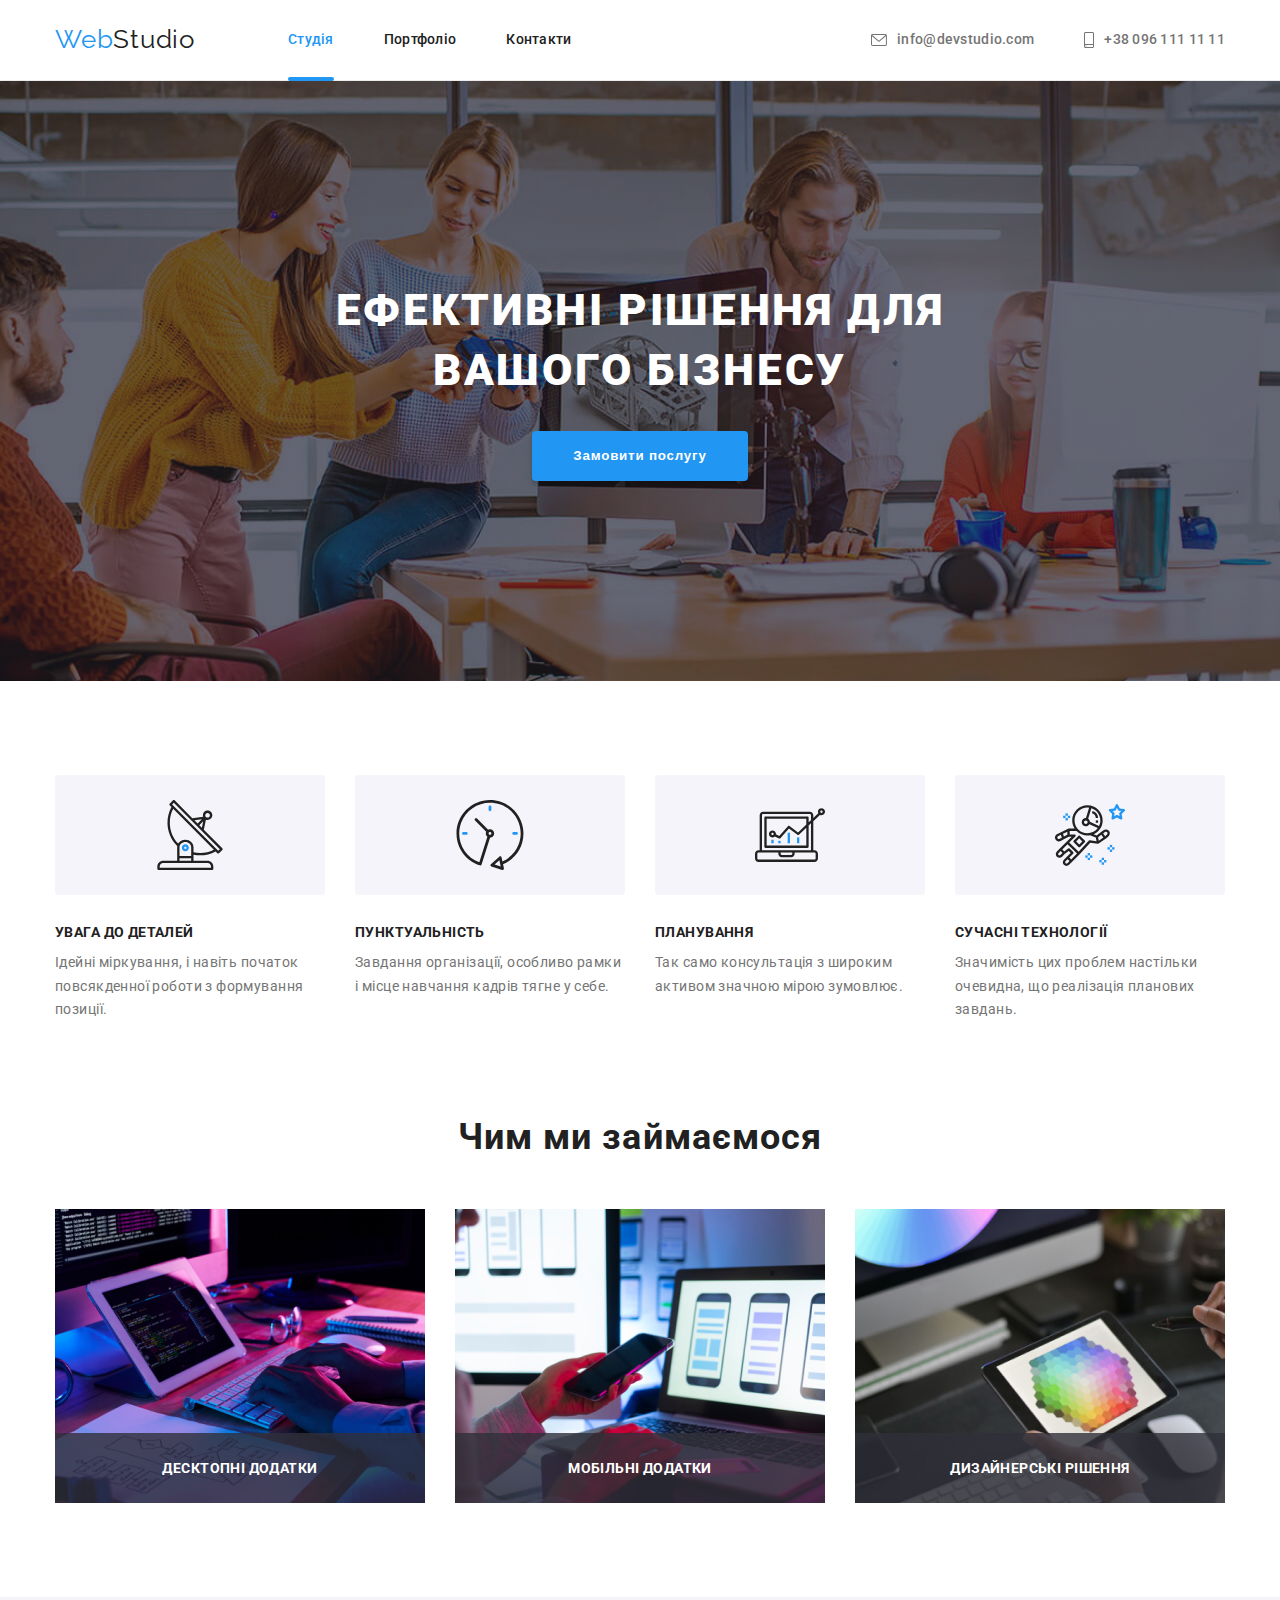
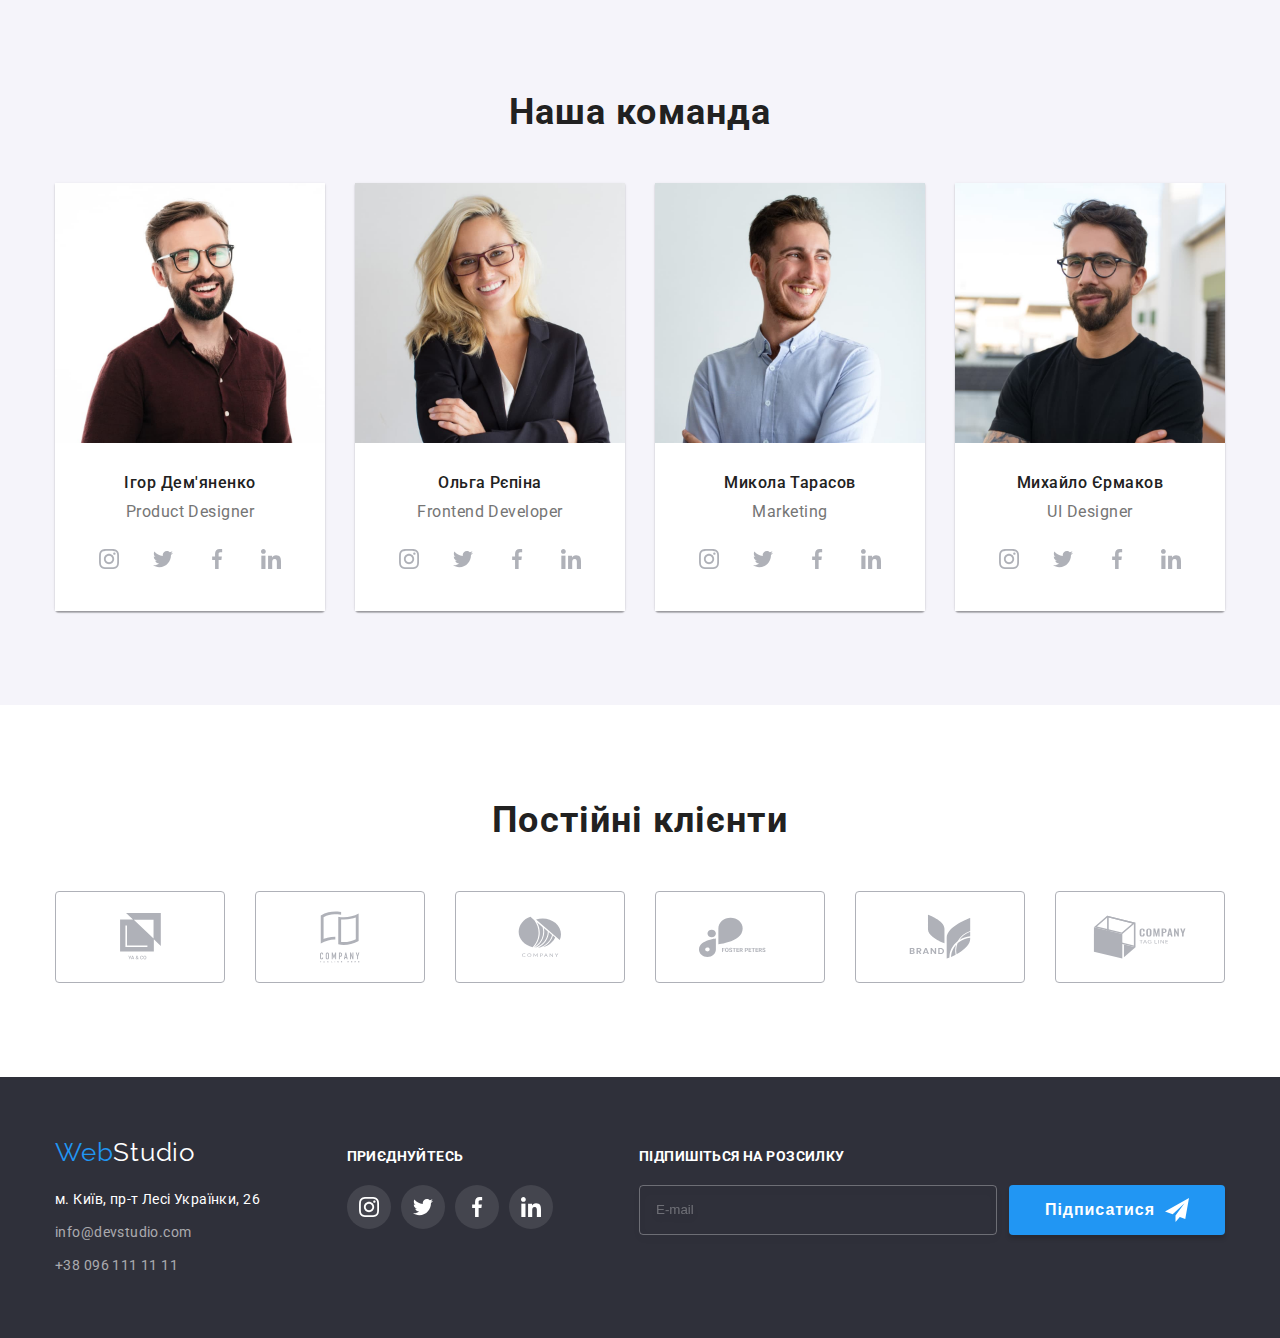
==== commit 7d04ce05: "update styles.css, index.html, portfolio.html" ====
--- a/index.html
+++ b/index.html
@@ -414,18 +414,16 @@
                 </ul>
             </div>
             <div class="footer-subscribe">
+                <p class="subscribe-header">Підпишіться на розсилку</p>
                 <form name="subscription-form" autocomplete="on" novalidate>
-                    <label class="subscribe-header" for="email">
-                        Підпишіться на розсилку
-                        <div class="input-btn-row">
-                            <input class="input-size" type="email" name="email" id="email" placeholder="E-mail">
-                            <button type="submit" class="hero-button subscribe-button">
-                                <span class="subscr-btn-caption">Підписатися</span>
-                                <svg width="24px" height="24px">
-                                    <use href="./images/icons.svg#icon-send"></use>
-                                </svg>
-                            </button>
-                        </div>
+                    <label class="input-btn-row">
+                        <input class="input-size" type="email" name="email" placeholder="E-mail">
+                        <button type="submit" class="hero-button subscribe-button">
+                            Підписатися
+                            <svg class="subscr-btn-caption" width="24px" height="24px">
+                                <use href="./images/icons.svg#icon-send"></use>
+                            </svg>
+                        </button>
                     </label>
                 </form>
             </div>
@@ -438,26 +436,26 @@
                     <use href="./images/icons.svg#icon-close"></use>
                 </svg>
             </button>
-            <form action="">
-                <p class="modal-title">Залиште свої дані, ми вам передзвонимо</p>
+            <p class="modal-title">Залиште свої дані, ми вам передзвонимо</p>
+            <form action="=#">
                 <div class="form-group" role="group">
                     <label class="form-label" for="name">Ім'я</label>
                     <div class="form-field">
-                        <input class="modal-input" type="text" name="name" id="name" placeholder="Hop Home">
+                        <input class="modal-input" type="text" name="name" id="name" placeholder=" ">
                         <svg class="modal-form-icon" width="12" height="12">
                             <use href="./images/icons.svg#icon-person"></use>
                         </svg>
                     </div>
                     <label class="form-label" for="tel">Телефон</label>
                     <div class="form-field">
-                        <input class="modal-input" type="tel" name="tel" id="tel" placeholder="   ">                        
+                        <input class="modal-input" type="tel" name="tel" id="tel" placeholder=" ">                        
                         <svg class="modal-form-icon" width="14" height="14">
                             <use href="./images/icons.svg#icon-tel"></use>
                         </svg>
                     </div>
                     <label class="form-label" for="mail">Пошта</label>
                     <div class="form-field">
-                        <input class="modal-input" type="text" name="mail" id="mail" placeholder="   ">
+                        <input class="modal-input" type="text" name="mail" id="mail" placeholder=" ">
                         <svg class="modal-form-icon" width="16" height="12">
                             <use href="./images/icons.svg#icon-modal-envelope"></use>
                         </svg>
@@ -468,9 +466,10 @@
                     </div>
                     <label class="form-checkbox" for="policy">
                         <input class="checkbox" type="checkbox" name="policy" id="policy">
-                        <div class="policy-text">
+                        <span class="icon-checkbox"></span>
+                        <span class="policy-text">
                             Погоджуюся з розсилкою та приймаю <a class="form-link-policy" href="">Умови договору</a>
-                        </div>
+                        </span>
                     </label>
                     <button class="hero-button modal-send-button" type="submit">Відправити</button>
                 </div>
--- a/css/styles.css
+++ b/css/styles.css
@@ -682,13 +682,13 @@
 /*--------------------FOOTER--------------------*/
 .page-footer {
     background-color: var(--dark-background-color);
-}
-
-.footer-padding {
-
-    display: flex;
     padding-top: 60px;
     padding-bottom: 60px;
+}
+
+.footer-padding {
+    display: flex;
+    align-items: baseline;
 }
 
 .footer-logo {
@@ -744,7 +744,7 @@
     display: flex;
     justify-content: space-between;
 
-    width: 206px;
+    gap: 10px;
 }
 
 .social-bg {
@@ -769,18 +769,16 @@
 }
 
 .footer-contacts {
-    margin-right: 95px;
+
 }
 
 .footer-social {
-    margin-right: auto;
-    padding-top: 9px;
+    margin: 0 auto;
 }
 
 .subscribe-header {
     display: flex;
     flex-direction: column;
-    padding-top: 9px;
 
     font-weight: 700;
     font-size: 14px;
@@ -824,7 +822,7 @@
   }
 
   .subscr-btn-caption {
-    margin-right: 10px;
+    margin-left: 10px;
   }
 
 /*--------------------MODAL--------------------*/
@@ -856,6 +854,7 @@
     width: 528px;
     top: 50%;
     left: 50%;
+    padding: 40px;
 
     box-shadow: 0px 1px 3px rgba(0, 0, 0, 0.12),
                 0px 1px 1px rgba(0, 0, 0, 0.14),
@@ -891,12 +890,23 @@
     cursor: pointer;
 
     border-radius: 50%;
+    color: #000;
     background-color: rgba(255, 255, 255, 0.1);
     border: 1px solid rgba(0, 0, 0, 0.1);
+    transition: color 250ms var(--cubic-bezier);
+}
+
+.modal-close-button svg {
+    --color3: currentColor;
+}
+
+.modal-close-button:hover,
+.modal-close-button:focus {
+    color: var(--accent-color);
 }
 
 .modal-title {
-    margin: 40px auto 12px auto;
+    margin: 0 auto 12px auto;
 
     width: 448px;
 
@@ -920,6 +930,10 @@
 .form-field {
     position: relative;
     margin-bottom: 10px;
+    
+    color: #000;
+
+    transition: color 250ms var(--cubic-bezier);
 }
 
 
@@ -944,16 +958,25 @@
     width: 448px;
     height: 40px;
 
+    font: inherit;
+    padding-left: 42px;
+
     border: 1px solid rgba(33, 33, 33, 0.2);
     border-radius: 4px;
 
-}
-
-.modal-form-icon {
+    outline: none;
+
+    transition: border 250ms var(--cubic-bezier);
+
+}
+
+.form-field .modal-form-icon {
     position: absolute;
     top: 50%;
     left: 12px;
     transform: translateY(-50%);
+
+    --color3: currentColor;
 }
 
 .modal-text-area {
@@ -963,7 +986,17 @@
     border: 1px solid rgba(33, 33, 33, 0.2);
     border-radius: 4px;
 
+    outline: none;
+
+    padding-top: 10px;
+    padding-left: 15px;
+    padding-right: 15px;
+
     resize: none;
+
+    font: inherit;
+
+    transition: border 250ms var(--cubic-bezier)
 }
 
 .form-checkbox {
@@ -986,8 +1019,32 @@
 }
 
 .checkbox {
-    background: #212121;
-    margin-right: 8.38px;
+    -webkit-appearance: none;
+    -moz-appearance: none;
+    appearance: none;
+
+    position: absolute;
+}
+
+.icon-checkbox {
+
+    display: inline-block;
+
+    width: 16px;
+    height: 15px;
+    margin-right: 7px;
+
+    border: 2px solid #212121;
+    border-radius: 4px;
+}
+
+.checkbox:checked + .icon-checkbox {
+    border-color: var(--accent-color);
+    background-color: var(--accent-color);
+    background-image: url('../images/icon-check.svg');
+    --color3: var(--accent-color);
+    background-size: contain;
+    background-origin: border-box;
 }
 
 .form-link-policy {
@@ -1001,4 +1058,19 @@
     display: block;
     margin-left: auto;
     margin-right: auto;
-}+}
+
+.form-field:hover,
+.form-field:focus-within {
+    color: var(--accent-color)
+}
+
+.form-field:hover .modal-input,
+.form-field:hover .modal-text-area {
+    border-color: var(--accent-color);
+}
+
+/* .form-field:hover .modal-form-icon,
+.form-field:focus-within .modal-form-icon {
+    --color3: var(--accent-color);
+} */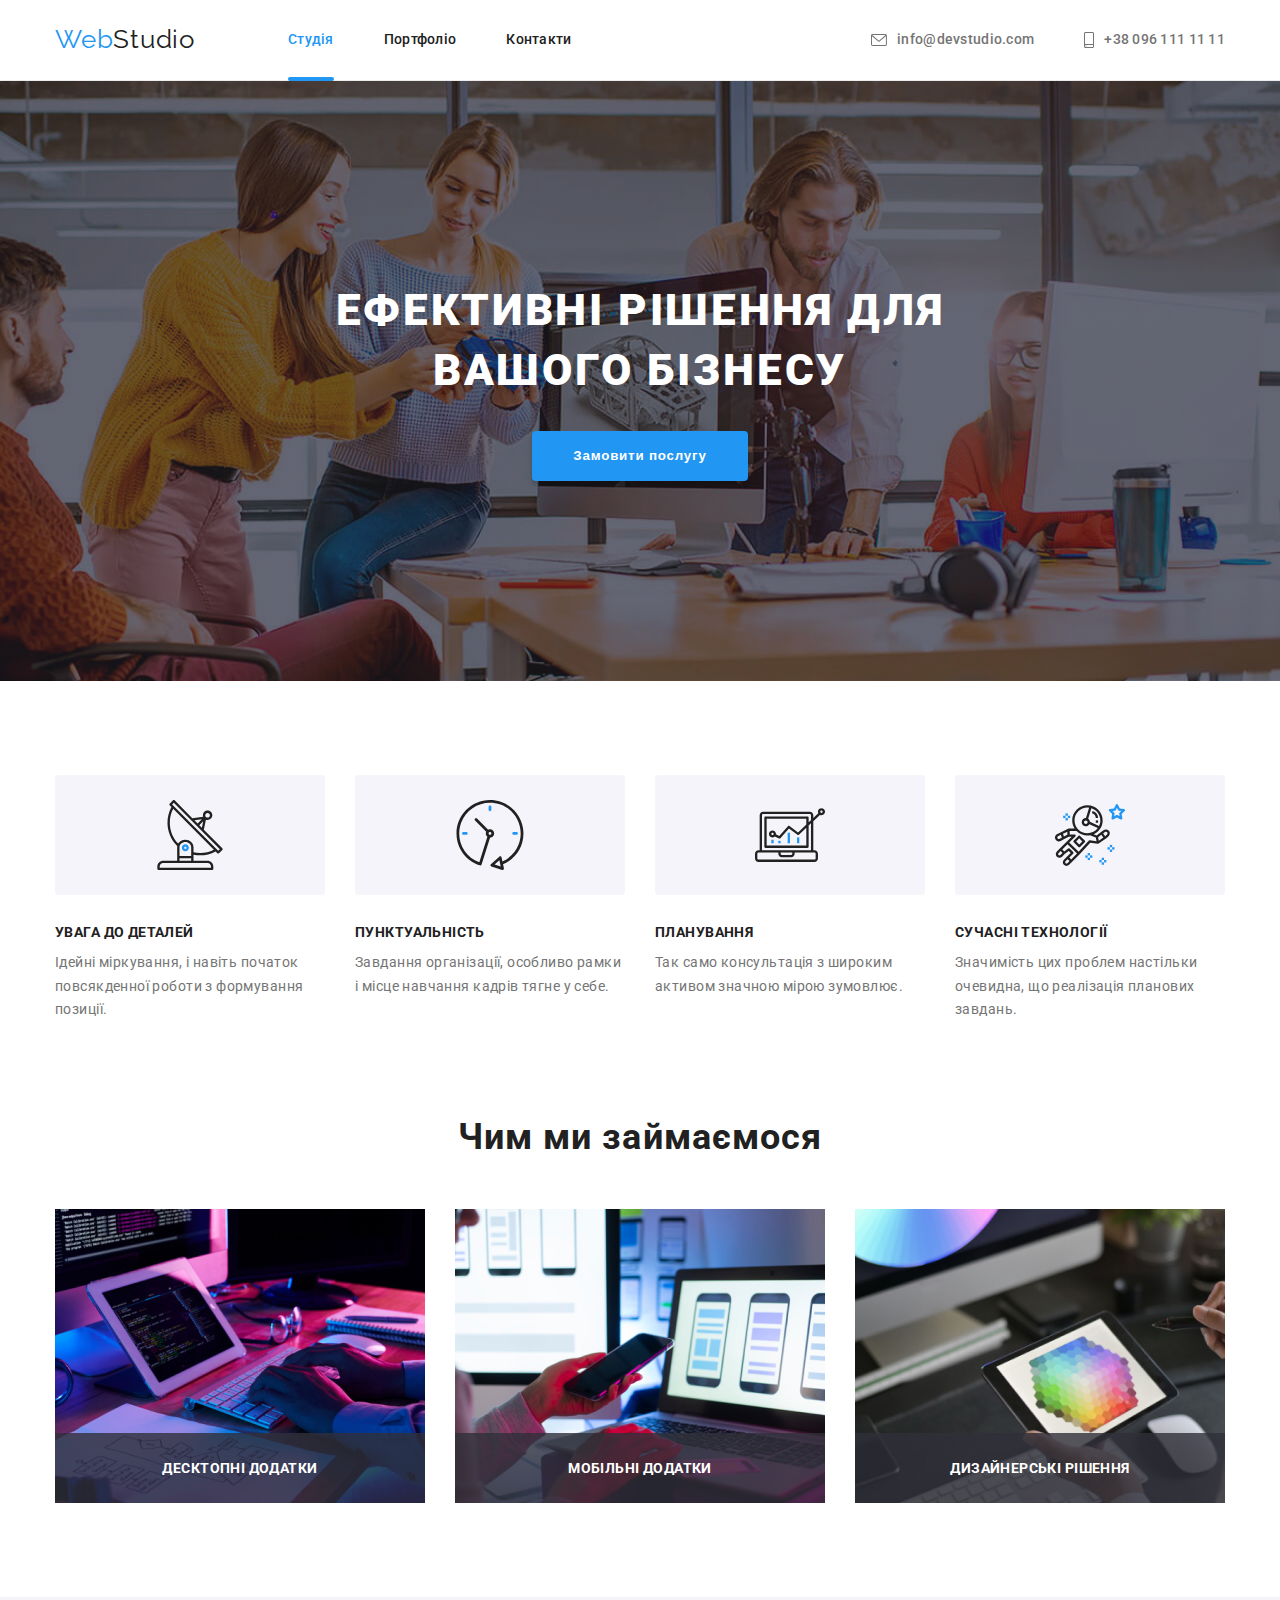
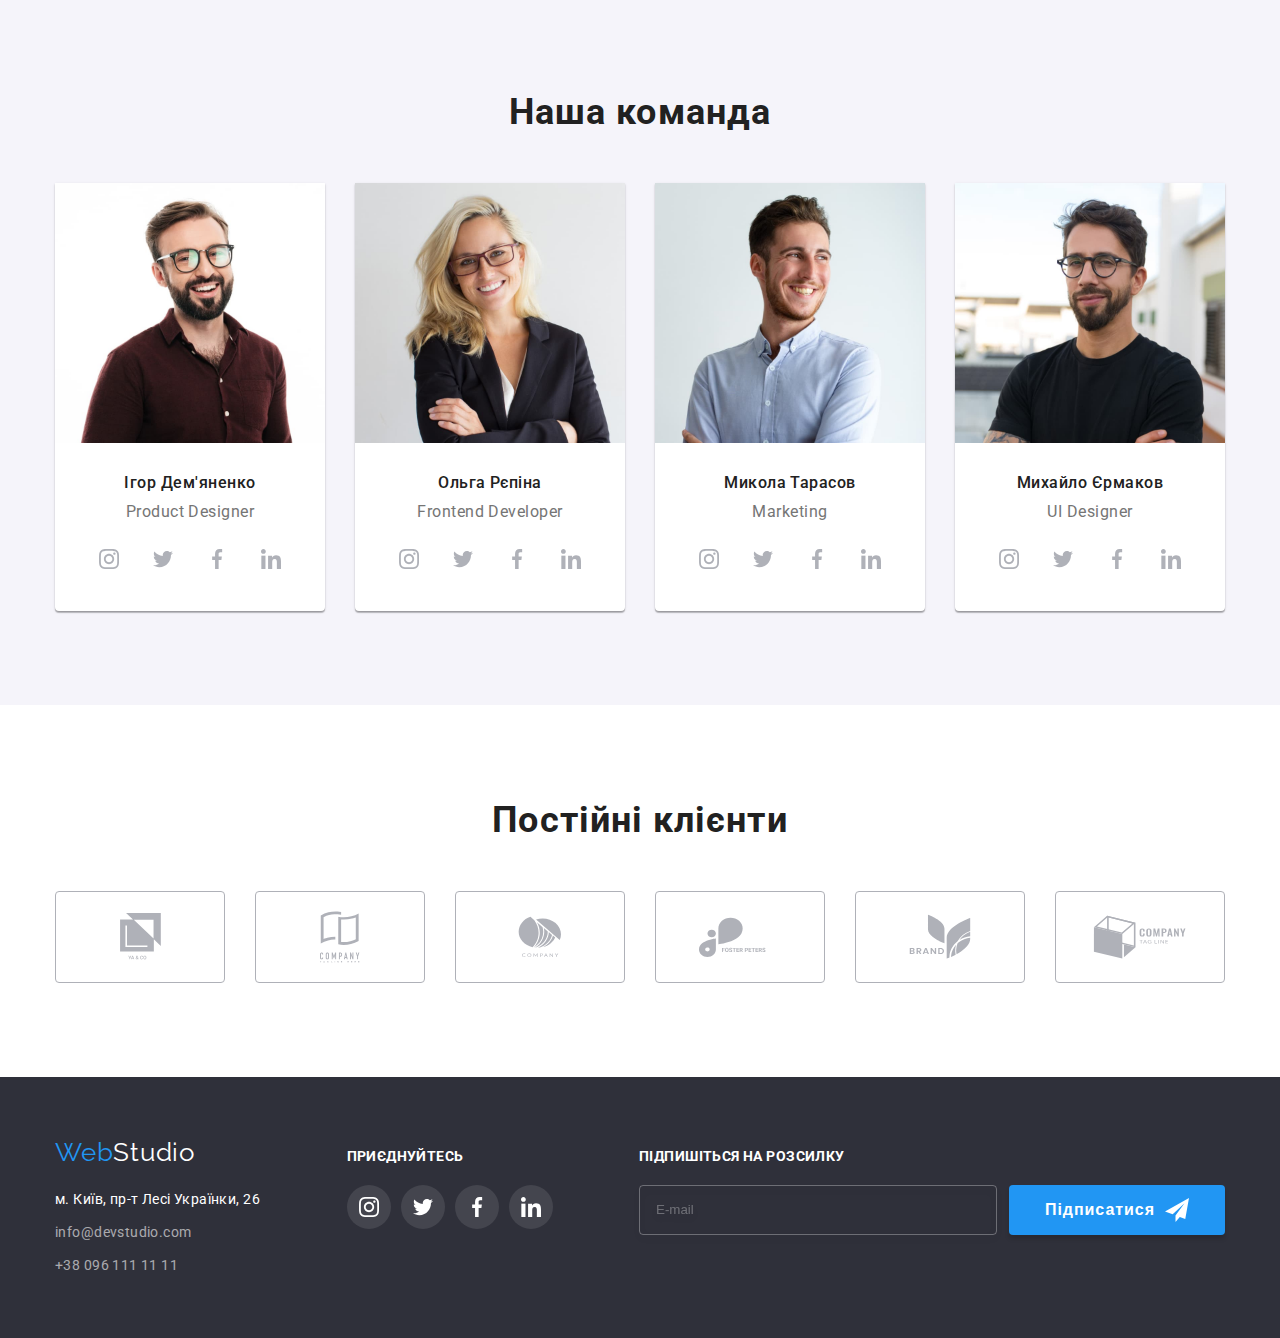
==== commit 1e342cbc: "update styles.css, index.html, portfolio.html" ====
--- a/index.html
+++ b/index.html
@@ -373,7 +373,7 @@
                     <span class="logo-1-3">Web</span><span class="logo-3-3">Studio</span>
                 </a>
                 <address class="address">
-                    <p class="entry">м. Київ, пр-т Лесі Українки, 26</p>
+                    <a  class="entry" href="https://goo.gl/maps/MC3FKYj6ZszySW3c8" target="_blank">м. Київ, пр-т Лесі Українки, 26</a>
                     <ul class="list contact-nav">
                         <li><a class="footer-contact" href="mailto:info@devstudio.com">info@devstudio.com</a></li>
                         <li><a class="footer-contact" href="tel:+380961111111">+38 096 111 11 11</a></li>
@@ -381,7 +381,7 @@
                 </address>
             </div>
             <div class="footer-social">
-                <h3 class="social-header">Приєднуйтесь</h3>
+                <p class="social-header">Приєднуйтесь</p>
                 <ul class="list socials">
                     <li>
                         <a class="social-bg" href="" aria-label="instagram">
--- a/css/styles.css
+++ b/css/styles.css
@@ -200,6 +200,7 @@
 .team-list .card {
     box-shadow: 0px 1px 3px rgba(0, 0, 0, 0.12), 0px 1px 1px rgba(0, 0, 0, 0.14), 0px 2px 1px rgba(0, 0, 0, 0.2);
     border-radius: 0px 0px 4px 4px;
+    background: var(--white-text-color);
 }
 
 .card img {
@@ -211,8 +212,6 @@
 .card-label {
     padding-top: 30px;
     padding-bottom: 30px;
-
-    background: var(--white-text-color);
 }
 
 .card-label h3 {
@@ -710,8 +709,12 @@
 
 
 .entry {
+    display: block;
+    margin-bottom: 9px;
+
     color: var(--white-text-color);
     font-style: normal;
+    text-decoration: none;
     font-weight: 400;
     font-size: 14px;
     line-height: 1.71;
@@ -742,8 +745,6 @@
 
 .socials {
     display: flex;
-    justify-content: space-between;
-
     gap: 10px;
 }
 
